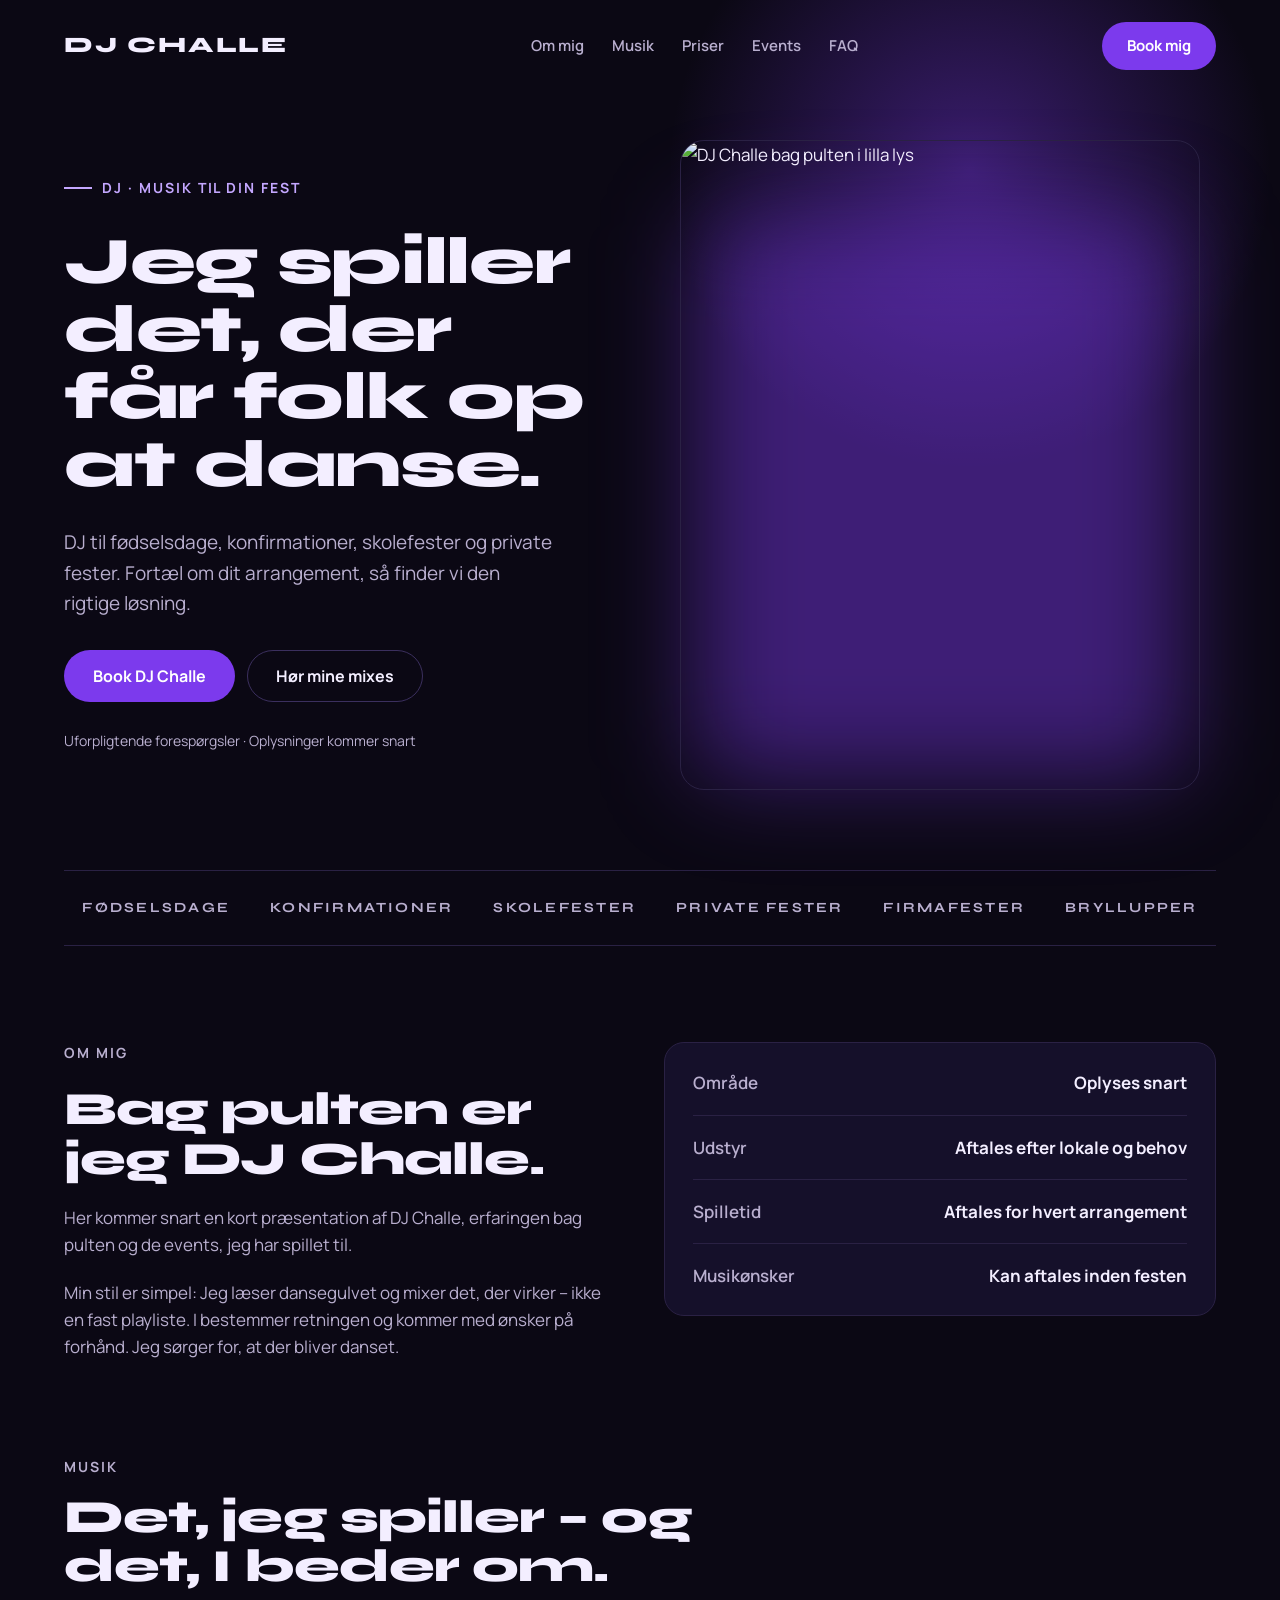
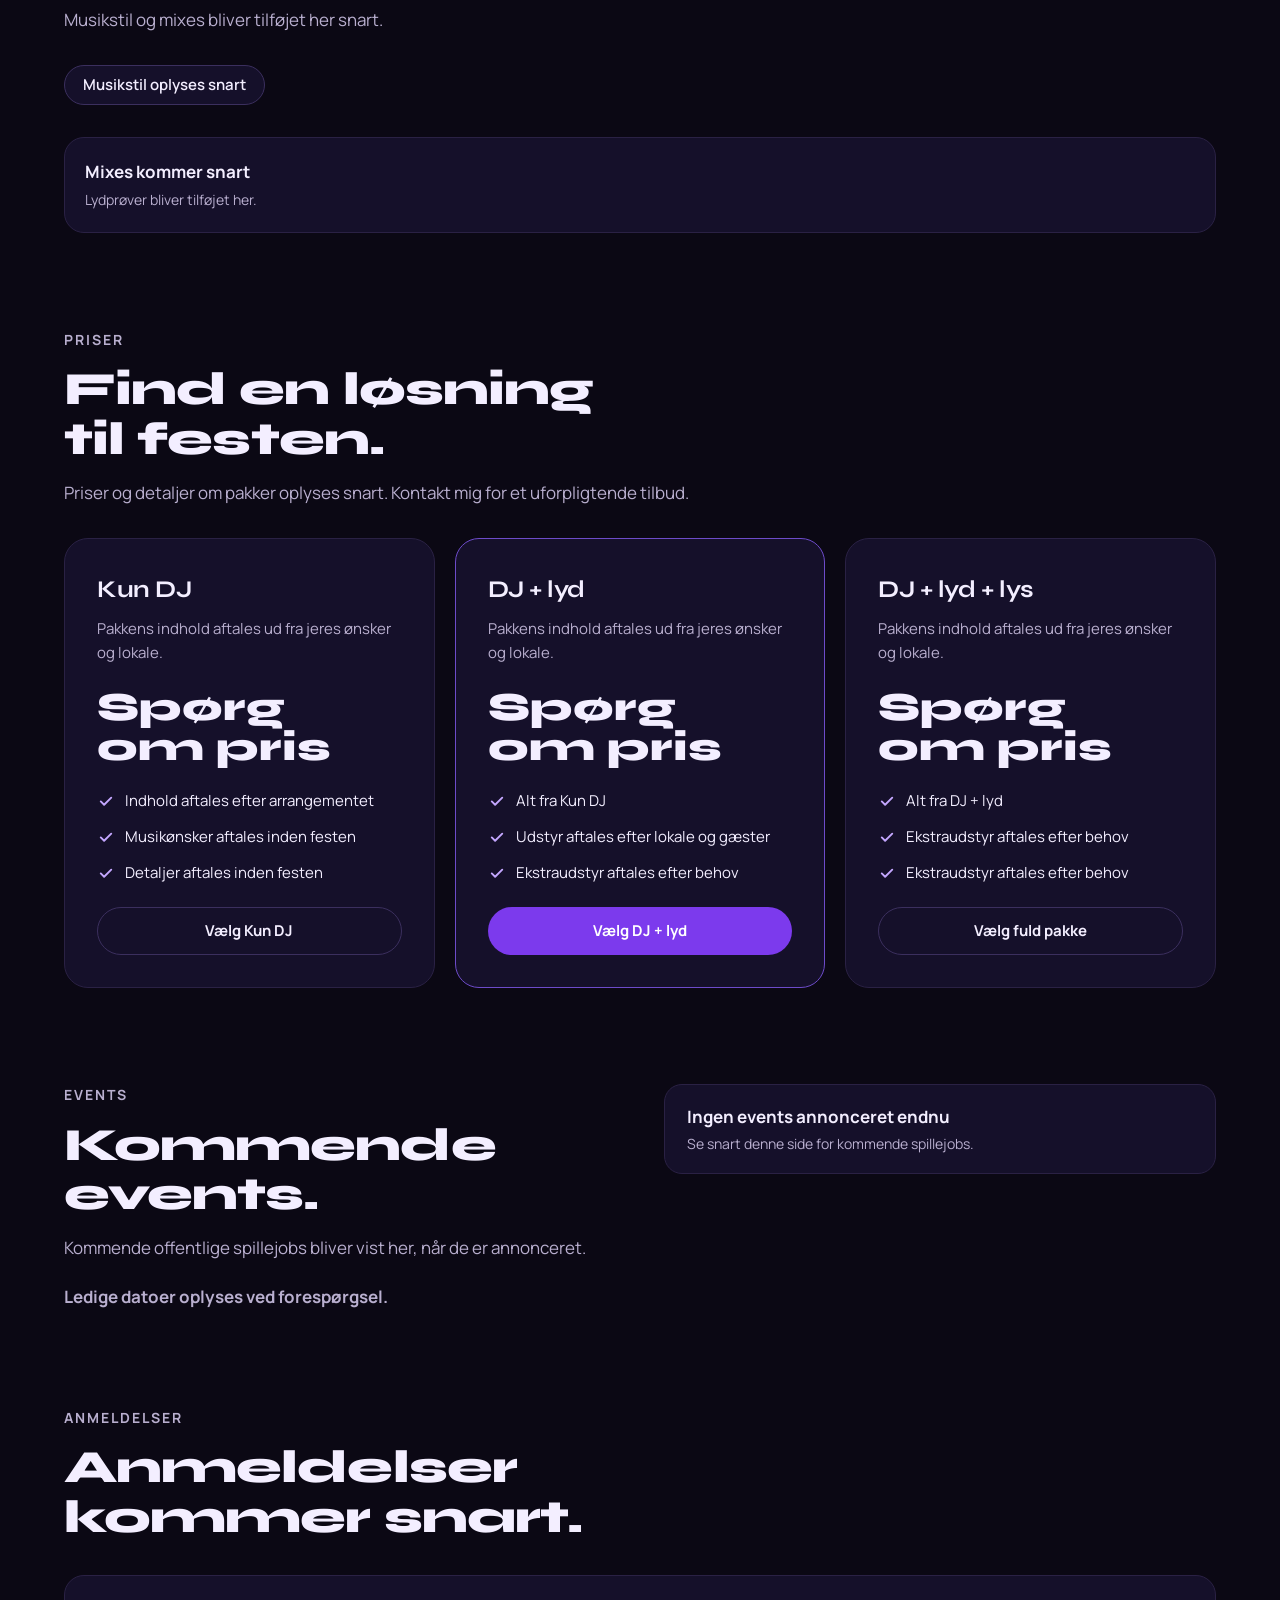
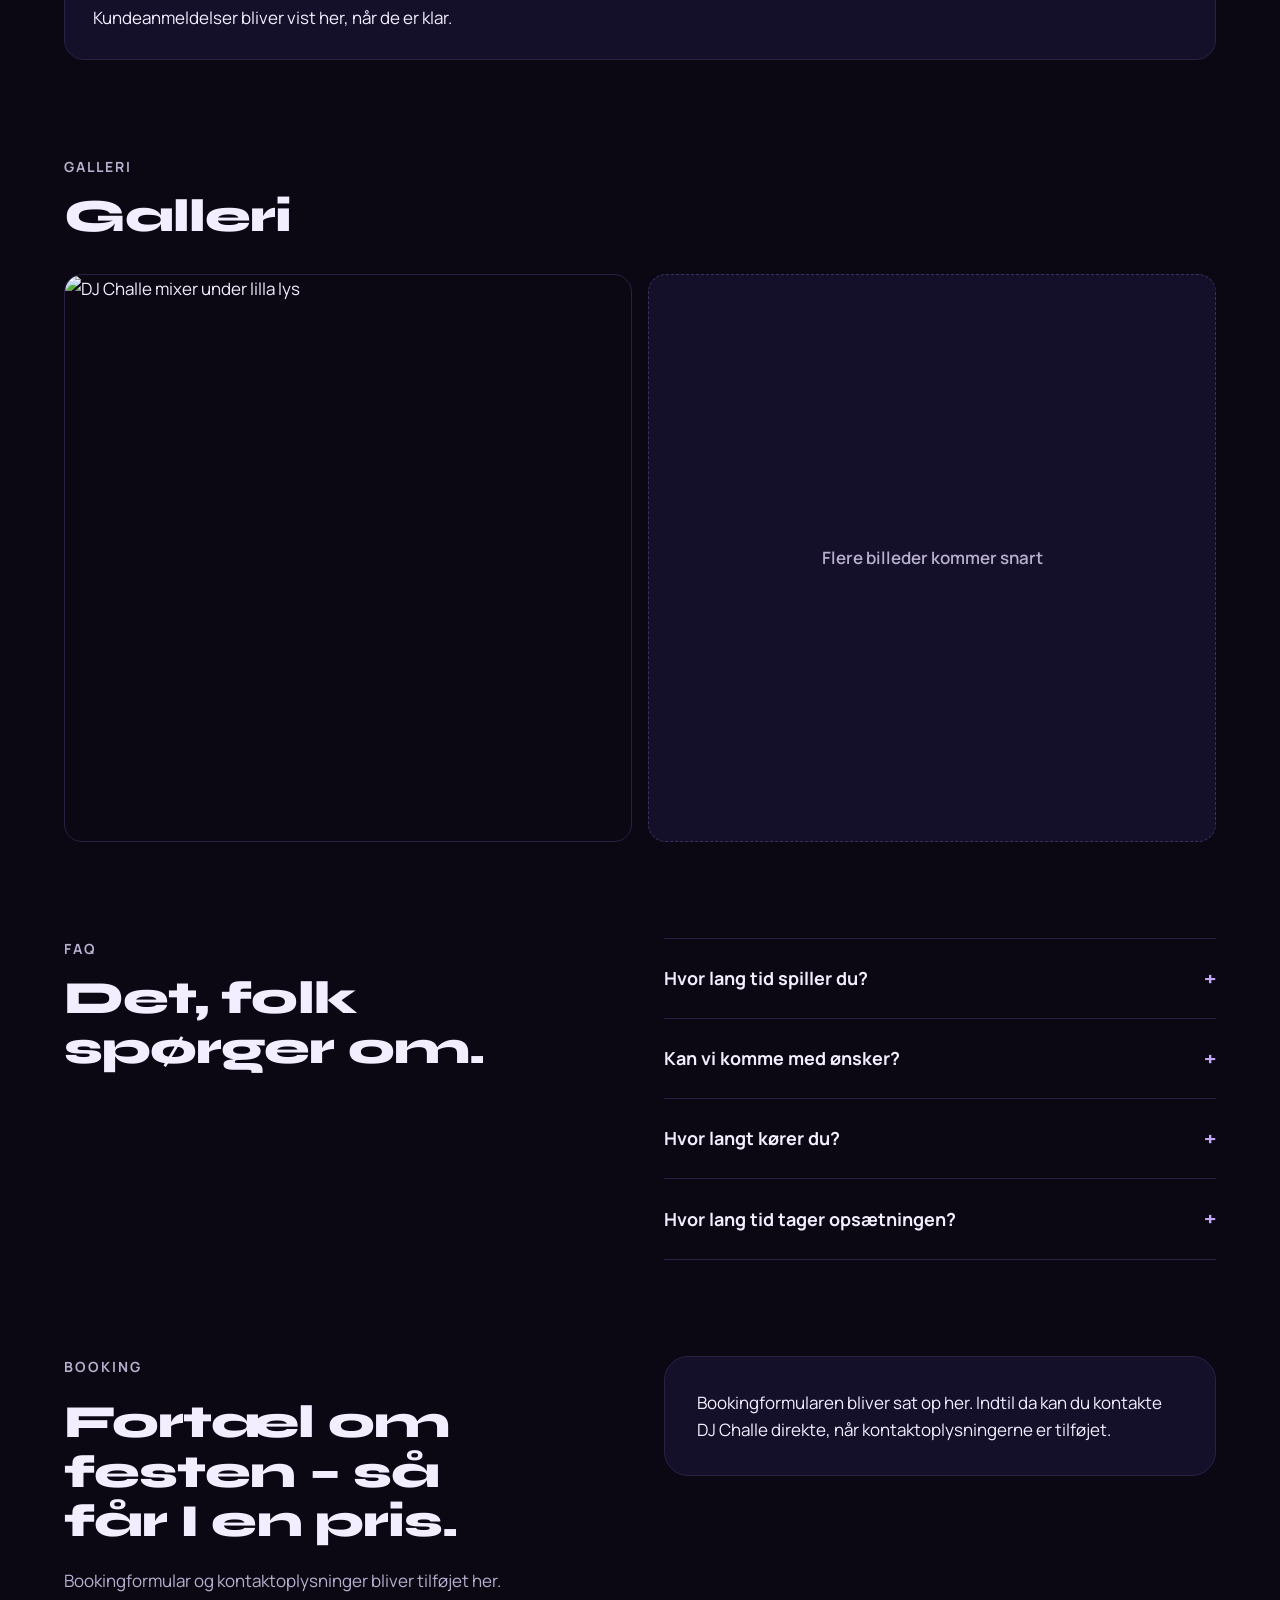
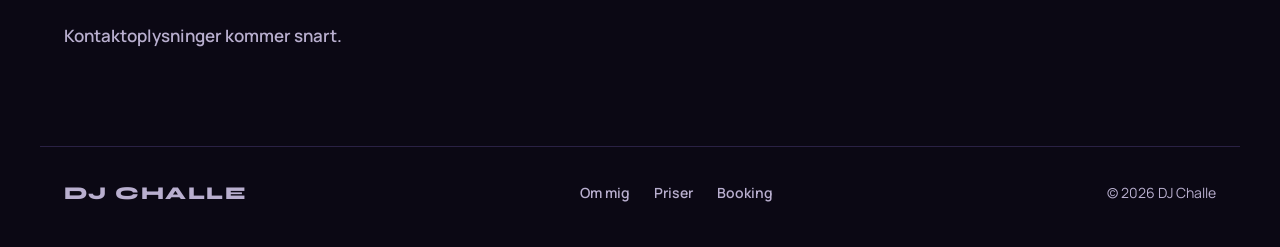
==== index.html @ 86ed6a45 "Add DJ Challe website starter Static HTML and CSS site with its image assets and clear placeholders " ====
<!doctype html>
<html lang="da">
<head>
  <meta charset="utf-8">
  <meta name="viewport" content="width=device-width, initial-scale=1">
  <title>DJ Challe – DJ til fester, konfirmationer og skolefester</title>
  <meta name="description" content="DJ Challe til fødselsdage, konfirmationer, skolefester og private fester. Bookingoplysninger kommer snart.">

  <meta property="og:type" content="website">
  <meta property="og:title" content="DJ Challe – DJ til din næste fest">
  <meta property="og:description" content="DJ Challe til fødselsdage, konfirmationer, skolefester og private fester.">
  <meta property="og:image" content="images/challe.jpg">

  <link rel="icon" href="favicon.svg" type="image/svg+xml">
  <link rel="preconnect" href="https://fonts.googleapis.com">
  <link rel="preconnect" href="https://fonts.gstatic.com" crossorigin>
  <link href="https://fonts.googleapis.com/css2?family=Syne:wght@700;800&family=Manrope:wght@400;500;600;700&display=swap" rel="stylesheet">
  <link rel="stylesheet" href="styles.css">
</head>
<body>
<div class="page">
  <a class="skip" href="#main">Spring til indhold</a>
  <div class="glow" aria-hidden="true"></div>

  <!-- ===================== MENU ===================== -->
  <header class="site-header container">
    <a class="logo" href="#top">DJ Challe</a>
    <nav class="nav" aria-label="Hovedmenu">
      <a href="#om">Om mig</a>
      <a href="#musik">Musik</a>
      <a href="#priser">Priser</a>
      <a href="#events">Events</a>
      <a href="#faq">FAQ</a>
    </nav>
    <a class="btn btn-primary btn-sm" href="#kontakt">Book mig</a>
  </header>

  <main id="main" class="container">

    <!-- ===================== HERO ===================== -->
    <section class="hero" id="top">
      <div class="hero-text">
        <p class="eyebrow eyebrow-line">DJ · Musik til din fest</p>
        <h1>Jeg spiller det, der får folk op at danse.</h1>
        <p class="lead">DJ til fødselsdage, konfirmationer, skolefester og private fester. Fortæl om dit arrangement, så finder vi den rigtige løsning.</p>
        <div class="hero-actions">
          <a class="btn btn-primary" href="#kontakt">Book DJ Challe</a>
          <a class="btn btn-secondary" href="#musik">Hør mine mixes</a>
        </div>
        <p class="hero-note">Uforpligtende forespørgsler · Oplysninger kommer snart</p>
      </div>
      <div class="hero-photo">
        <img src="images/challe.jpg" alt="DJ Challe bag pulten i lilla lys" width="1320" height="2273" fetchpriority="high">
      </div>
    </section>

    <!-- ===================== SPILLER TIL ===================== -->
    <div class="strip" aria-label="Jeg spiller til">
      <span>Fødselsdage</span>
      <span>Konfirmationer</span>
      <span>Skolefester</span>
      <span>Private fester</span>
      <span>Firmafester</span>
      <span>Bryllupper</span>
    </div>

    <!-- ===================== OM MIG ===================== -->
    <section class="two-col" id="om">
      <div class="about-text">
        <p class="eyebrow">Om mig</p>
        <h2>Bag pulten er jeg DJ Challe.</h2>
        <p>Her kommer snart en kort præsentation af DJ Challe, erfaringen bag pulten og de events, jeg har spillet til.</p>
        <p>Min stil er simpel: Jeg læser dansegulvet og mixer det, der virker – ikke en fast playliste. I bestemmer retningen og kommer med ønsker på forhånd. Jeg sørger for, at der bliver danset.</p>
      </div>
      <ul class="card facts">
        <li><span class="label">Område</span><span class="value">Oplyses snart</span></li>
        <li><span class="label">Udstyr</span><span class="value">Aftales efter lokale og behov</span></li>
        <li><span class="label">Spilletid</span><span class="value">Aftales for hvert arrangement</span></li>
        <li><span class="label">Musikønsker</span><span class="value">Kan aftales inden festen</span></li>
      </ul>
    </section>

    <!-- ===================== MUSIK ===================== -->
    <section id="musik">
      <div class="section-head">
        <p class="eyebrow">Musik</p>
        <h2>Det, jeg spiller – og det, I beder om.</h2>
        <p>Musikstil og mixes bliver tilføjet her snart.</p>
      </div>
      <div class="chips">
        <span class="chip">Musikstil oplyses snart</span>
      </div>
      <div class="card mix"><div class="mix-text"><span class="mix-title">Mixes kommer snart</span><span class="mix-meta">Lydprøver bliver tilføjet her.</span></div></div>
    </section>

    <!-- ===================== PRISER ===================== -->
    <section id="priser">
      <div class="section-head">
        <p class="eyebrow">Priser</p>
        <h2>Find en løsning til festen.</h2>
        <p>Priser og detaljer om pakker oplyses snart. Kontakt mig for et uforpligtende tilbud.</p>
      </div>
      <div class="packages">

        <div class="card package">
          <div>
            <h3>Kun DJ</h3>
            <p class="desc">Pakkens indhold aftales ud fra jeres ønsker og lokale.</p>
          </div>
          <p class="price">Spørg om pris</p>
          <ul class="includes">
            <li><svg aria-hidden="true" width="18" height="18" viewBox="0 0 24 24" fill="none" stroke="#C4A7FF" stroke-width="2.5" stroke-linecap="round" stroke-linejoin="round"><path d="M5 12.5l4.5 4.5L19 7.5"/></svg><span>Indhold aftales efter arrangementet</span></li>
            <li><svg aria-hidden="true" width="18" height="18" viewBox="0 0 24 24" fill="none" stroke="#C4A7FF" stroke-width="2.5" stroke-linecap="round" stroke-linejoin="round"><path d="M5 12.5l4.5 4.5L19 7.5"/></svg><span>Musikønsker aftales inden festen</span></li>
            <li><svg aria-hidden="true" width="18" height="18" viewBox="0 0 24 24" fill="none" stroke="#C4A7FF" stroke-width="2.5" stroke-linecap="round" stroke-linejoin="round"><path d="M5 12.5l4.5 4.5L19 7.5"/></svg><span>Detaljer aftales inden festen</span></li>
          </ul>
          <a class="btn btn-secondary btn-sm" href="#kontakt">Vælg Kun DJ</a>
        </div>

        <div class="card package featured">
          <div>
            <h3>DJ + lyd</h3>
            <p class="desc">Pakkens indhold aftales ud fra jeres ønsker og lokale.</p>
          </div>
          <p class="price">Spørg om pris</p>
          <ul class="includes">
            <li><svg aria-hidden="true" width="18" height="18" viewBox="0 0 24 24" fill="none" stroke="#C4A7FF" stroke-width="2.5" stroke-linecap="round" stroke-linejoin="round"><path d="M5 12.5l4.5 4.5L19 7.5"/></svg><span>Alt fra Kun DJ</span></li>
            <li><svg aria-hidden="true" width="18" height="18" viewBox="0 0 24 24" fill="none" stroke="#C4A7FF" stroke-width="2.5" stroke-linecap="round" stroke-linejoin="round"><path d="M5 12.5l4.5 4.5L19 7.5"/></svg><span>Udstyr aftales efter lokale og gæster</span></li>
            <li><svg aria-hidden="true" width="18" height="18" viewBox="0 0 24 24" fill="none" stroke="#C4A7FF" stroke-width="2.5" stroke-linecap="round" stroke-linejoin="round"><path d="M5 12.5l4.5 4.5L19 7.5"/></svg><span>Ekstraudstyr aftales efter behov</span></li>
          </ul>
          <a class="btn btn-primary btn-sm" href="#kontakt">Vælg DJ + lyd</a>
        </div>

        <div class="card package">
          <div>
            <h3>DJ + lyd + lys</h3>
            <p class="desc">Pakkens indhold aftales ud fra jeres ønsker og lokale.</p>
          </div>
          <p class="price">Spørg om pris</p>
          <ul class="includes">
            <li><svg aria-hidden="true" width="18" height="18" viewBox="0 0 24 24" fill="none" stroke="#C4A7FF" stroke-width="2.5" stroke-linecap="round" stroke-linejoin="round"><path d="M5 12.5l4.5 4.5L19 7.5"/></svg><span>Alt fra DJ + lyd</span></li>
            <li><svg aria-hidden="true" width="18" height="18" viewBox="0 0 24 24" fill="none" stroke="#C4A7FF" stroke-width="2.5" stroke-linecap="round" stroke-linejoin="round"><path d="M5 12.5l4.5 4.5L19 7.5"/></svg><span>Ekstraudstyr aftales efter behov</span></li>
            <li><svg aria-hidden="true" width="18" height="18" viewBox="0 0 24 24" fill="none" stroke="#C4A7FF" stroke-width="2.5" stroke-linecap="round" stroke-linejoin="round"><path d="M5 12.5l4.5 4.5L19 7.5"/></svg><span>Ekstraudstyr aftales efter behov</span></li>
          </ul>
          <a class="btn btn-secondary btn-sm" href="#kontakt">Vælg fuld pakke</a>
        </div>

      </div>
    </section>

    <!-- ===================== EVENTS ===================== -->
    <section class="two-col" id="events">
      <div class="section-head">
        <p class="eyebrow">Events</p>
        <h2>Kommende events.</h2>
        <p>Kommende offentlige spillejobs bliver vist her, når de er annonceret.</p>
        <p class="available">Ledige datoer oplyses ved forespørgsel.</p>
      </div>
      <div class="events"><div class="card event"><div class="event-text"><span class="event-title">Ingen events annonceret endnu</span><span class="event-meta">Se snart denne side for kommende spillejobs.</span></div></div></div>
    </section>

    <!-- ===================== ANMELDELSER ===================== -->
    <section id="anmeldelser">
      <div class="section-head">
        <p class="eyebrow">Anmeldelser</p>
        <h2>Anmeldelser kommer snart.</h2>
      </div>
      <p class="card">Kundeanmeldelser bliver vist her, når de er klar.</p>
    </section>

    <!-- ===================== GALLERI ===================== -->
    <section id="galleri">
      <div class="section-head">
        <p class="eyebrow">Galleri</p>
        <h2>Galleri</h2>
      </div>
      <div class="gallery">
        <img src="images/challe.jpg" alt="DJ Challe mixer under lilla lys" loading="lazy" width="1320" height="2273">
        <!-- Læg nye billeder i mappen images/ og byt en placeholder ud med: <img src="images/NAVN.jpg" alt="Beskrivelse" loading="lazy"> -->
        <div class="photo-placeholder">Flere billeder kommer snart</div>
      </div>
    </section>

    <!-- ===================== FAQ ===================== -->
    <section class="two-col" id="faq">
      <div class="section-head">
        <p class="eyebrow">FAQ</p>
        <h2>Det, folk spørger om.</h2>
      </div>
      <div class="faq">
        <details>
          <summary>Hvor lang tid spiller du?</summary>
          <p>Spilletiden aftales ud fra jeres arrangement.</p>
        </details>
        <details>
          <summary>Kan vi komme med ønsker?</summary>
          <p>Ja. Send en playliste eller et par kunstnere inden festen – og gæsterne må gerne ønske på aftenen.</p>
        </details>
        <details>
          <summary>Hvor langt kører du?</summary>
          <p>Fortæl hvor festen holdes, så aftaler vi transport og pris.</p>
        </details>
        <details>
          <summary>Hvor lang tid tager opsætningen?</summary>
          <p>Opsætningstid afhænger af udstyr og lokale og aftales inden festen.</p>
        </details>
      </div>
    </section>

    <!-- ===================== BOOKING ===================== -->
    <section class="two-col" id="kontakt">
      <div class="contact-info">
        <p class="eyebrow">Booking</p>
        <h2>Fortæl om festen – så får I en pris.</h2>
        <p>Bookingformular og kontaktoplysninger bliver tilføjet her.</p>
        <p class="contact-links">Kontaktoplysninger kommer snart.</p>
      </div>

      <div class="card form-card"><p>Bookingformularen bliver sat op her. Indtil da kan du kontakte DJ Challe direkte, når kontaktoplysningerne er tilføjet.</p></div>
    </section>

  </main>

  <!-- ===================== FOOTER ===================== -->
  <footer class="site-footer container">
    <span class="logo">DJ Challe</span>
    <nav aria-label="Bundmenu">
      <a href="#om">Om mig</a>
      <a href="#priser">Priser</a>
      <a href="#kontakt">Booking</a>
    </nav>
    <span>© 2026 DJ Challe</span>
  </footer>
</div>
</body>
</html>
---- styles.css ----
/* ==========================================================================
   DJ Challe – styles.css
   Alle farver og fonte styres herfra (variablerne i :root).
   Vil du skifte lilla til en anden farve, så ret --accent – resten følger med.
   ========================================================================== */

:root {
  --bg: #0B0814;          /* baggrund (næsten sort, lidt lilla) */
  --surface: #15102A;     /* kort og bokse */
  --border: #2A2144;      /* tynde streger */
  --border-strong: #3B2F5E;
  --text: #F3EEFF;        /* almindelig tekst */
  --muted: #B9AFCF;       /* sekundær tekst */
  --accent: #7C3AED;      /* knapper, fremhævninger */
  --accent-text: #C4A7FF; /* lys lilla tekst på mørk baggrund */
  --glow: rgba(124, 58, 237, 0.42);

  --font-display: 'Syne', 'Arial Black', sans-serif;
  --font-body: 'Manrope', 'Segoe UI', system-ui, sans-serif;

  --radius: 20px;
  --radius-sm: 12px;
  --container: 1200px;
}

/* Grundlag ------------------------------------------------------------- */

*, *::before, *::after { box-sizing: border-box; }

html { scroll-behavior: smooth; }

body {
  margin: 0;
  background: var(--bg);
  color: var(--text);
  font-family: var(--font-body);
  font-size: 17px;
  line-height: 1.6;
  -webkit-font-smoothing: antialiased;
  overflow-x: hidden;
}

img { max-width: 100%; display: block; }

a { color: var(--text); }
a:hover { color: var(--accent-text); }

h1, h2, h3 { margin: 0; font-family: var(--font-display); letter-spacing: -0.02em; }
p { margin: 0; }
ul { margin: 0; padding: 0; list-style: none; }

:focus-visible { outline: 2px solid var(--accent-text); outline-offset: 2px; }

.skip {
  position: absolute; left: 16px; top: -60px;
  padding: 10px 16px; border-radius: 999px;
  background: var(--accent); color: #fff; font-weight: 700; z-index: 100;
}
.skip:focus { top: 16px; }

/* .page klipper den lilla glød, så siden aldrig kan scrolles sidelæns */
.page { position: relative; overflow: hidden; min-height: 100vh; }

.container {
  position: relative;
  max-width: var(--container);
  margin: 0 auto;
  padding: 0 24px;
}

.glow {
  position: absolute; top: -260px; right: -120px;
  width: 860px; height: 860px; border-radius: 50%;
  background: radial-gradient(closest-side, var(--glow), rgba(124, 58, 237, 0) 70%);
  pointer-events: none;
}

/* Knapper -------------------------------------------------------------- */

.btn {
  display: inline-flex; align-items: center; justify-content: center;
  min-height: 52px; padding: 0 28px;
  border-radius: 999px; border: 1px solid transparent;
  font-family: var(--font-body); font-weight: 700; font-size: 16px;
  text-decoration: none; cursor: pointer; white-space: nowrap;
  transition: transform 120ms ease, filter 120ms ease;
}
.btn:hover { transform: translateY(-1px); filter: brightness(1.08); }
.btn-primary { background: var(--accent); color: #fff; }
.btn-primary:hover { color: #fff; }
.btn-secondary { border-color: var(--border-strong); color: var(--text); background: transparent; }
.btn-sm { min-height: 48px; padding: 0 24px; font-size: 15px; }

/* Header --------------------------------------------------------------- */

.site-header {
  display: flex; align-items: center; justify-content: space-between;
  gap: 16px 32px; padding-top: 22px; padding-bottom: 22px;
}
.logo {
  font-family: var(--font-display); font-weight: 800; font-size: 22px;
  letter-spacing: 0.08em; text-transform: uppercase; text-decoration: none; white-space: nowrap;
}
.nav { display: flex; flex-wrap: wrap; gap: 8px 28px; font-size: 15px; font-weight: 600; }
.nav a { color: var(--muted); text-decoration: none; padding: 6px 0; }
.nav a:hover { color: var(--accent-text); }

/* Sektioner ------------------------------------------------------------ */

section { padding-bottom: 96px; }

.eyebrow {
  color: var(--accent-text); font-weight: 700; font-size: 14px;
  letter-spacing: 0.14em; text-transform: uppercase;
}
.eyebrow-line { display: inline-flex; align-items: center; gap: 10px; }
.eyebrow-line::before { content: ""; display: inline-block; width: 28px; height: 2px; background: var(--accent-text); }

.section-head { display: flex; flex-direction: column; gap: 14px; max-width: 640px; margin-bottom: 32px; }
.section-head h2 { font-weight: 800; font-size: clamp(32px, 3.6vw, 48px); line-height: 1.08; text-wrap: balance; }
.section-head p { color: var(--muted); text-wrap: pretty; }

.two-col {
  display: grid;
  grid-template-columns: repeat(auto-fit, minmax(min(400px, 100%), 1fr));
  gap: 48px; align-items: start;
}
.two-col .section-head { margin-bottom: 0; }

.card {
  background: var(--surface); border: 1px solid var(--border);
  border-radius: var(--radius); padding: 28px;
}

/* Hero ----------------------------------------------------------------- */

.hero {
  display: grid;
  grid-template-columns: repeat(auto-fit, minmax(min(460px, 100%), 1fr));
  gap: 48px; align-items: center;
  padding-top: 48px; padding-bottom: 80px;
}
.hero-text { display: flex; flex-direction: column; gap: 28px; max-width: 580px; }
.hero h1 { font-weight: 800; font-size: clamp(40px, 5.2vw, 72px); line-height: 1.02; text-wrap: balance; }
.hero .lead { font-size: 19px; color: var(--muted); max-width: 520px; text-wrap: pretty; }
.hero-actions { display: flex; flex-wrap: wrap; gap: 12px; padding-top: 4px; }
.hero-note { font-size: 14px; color: var(--muted); }

.hero-photo { position: relative; display: block; }
.hero-photo::before {
  content: ""; position: absolute; inset: 12% 6% 2% 6%;
  border-radius: 32px; background: rgba(124, 58, 237, 0.45); filter: blur(48px);
}
.hero-photo img {
  position: relative; width: 100%; max-width: 520px; margin: 0 auto; height: auto;
  aspect-ratio: 4 / 5; object-fit: cover; object-position: 50% 28%;
  border-radius: 24px; border: 1px solid var(--border);
}

/* "Spiller til"-stribe ------------------------------------------------- */

.strip {
  display: flex; flex-wrap: wrap; justify-content: center; gap: 12px 40px;
  padding: 26px 0; margin-bottom: 96px;
  border-top: 1px solid var(--border); border-bottom: 1px solid var(--border);
  font-family: var(--font-display); font-weight: 700; font-size: 14px;
  letter-spacing: 0.16em; text-transform: uppercase; color: var(--muted);
}

/* Om mig --------------------------------------------------------------- */

.about-text { display: flex; flex-direction: column; gap: 20px; }
.about-text h2 { font-weight: 800; font-size: clamp(32px, 3.6vw, 48px); line-height: 1.08; text-wrap: balance; }
.about-text p { color: var(--muted); text-wrap: pretty; }

.facts { padding: 8px 28px; }
.facts li {
  display: flex; justify-content: space-between; gap: 24px;
  padding: 18px 0; border-bottom: 1px solid var(--border);
}
.facts li:last-child { border-bottom: 0; }
.facts dt, .facts .label { color: var(--muted); font-weight: 600; }
.facts .value { font-weight: 700; text-align: right; }

/* Musik ---------------------------------------------------------------- */

.chips { display: flex; flex-wrap: wrap; gap: 10px; margin-bottom: 32px; }
.chip {
  display: inline-flex; align-items: center; min-height: 40px; padding: 0 18px;
  border-radius: 999px; border: 1px solid var(--border-strong);
  background: var(--surface); font-weight: 600; font-size: 15px;
}

.grid-3 {
  display: grid;
  grid-template-columns: repeat(auto-fit, minmax(min(300px, 100%), 1fr));
  gap: 20px;
}

.mix { display: flex; align-items: center; gap: 18px; padding: 20px; }
.play {
  flex: 0 0 auto; display: inline-flex; align-items: center; justify-content: center;
  width: 56px; height: 56px; border-radius: 50%; background: var(--accent); color: #fff;
}
.play:hover { color: #fff; filter: brightness(1.08); }
.mix-title { font-weight: 700; font-size: 17px; }
.mix-meta { color: var(--muted); font-size: 14px; }
.mix-text { display: flex; flex-direction: column; gap: 4px; min-width: 0; }

/* Priser --------------------------------------------------------------- */

.packages {
  display: grid;
  grid-template-columns: repeat(auto-fit, minmax(min(320px, 100%), 1fr));
  gap: 20px; align-items: stretch;
}
.package { display: flex; flex-direction: column; gap: 22px; padding: 32px; border-radius: 24px; }
.package.featured { border-color: #6D4BC9; }
.package h3 { font-weight: 700; font-size: 24px; }
.package .desc { color: var(--muted); font-size: 15px; margin-top: 8px; }
.price { font-family: var(--font-display); font-weight: 800; font-size: 40px; line-height: 1; }
.price small { font-size: 18px; font-weight: 700; color: var(--muted); }
.includes { display: flex; flex-direction: column; gap: 12px; font-size: 15px; }
.includes li { display: flex; gap: 10px; align-items: flex-start; }
.includes svg { flex: 0 0 auto; margin-top: 3px; }
.package .btn { margin-top: auto; }

/* Events --------------------------------------------------------------- */

.events { display: flex; flex-direction: column; gap: 12px; }
.event { display: flex; align-items: center; gap: 20px; padding: 18px 22px; border-radius: 18px; }
.date {
  flex: 0 0 auto; display: flex; flex-direction: column; align-items: center; justify-content: center;
  min-width: 64px; height: 64px; padding: 0 10px; border-radius: 14px; background: var(--accent); color: #fff;
  font-family: var(--font-display); font-weight: 800; line-height: 1; white-space: nowrap;
}
.date .day { font-size: 24px; }
.date .month { font-size: 12px; letter-spacing: 0.1em; text-transform: uppercase; margin-top: 4px; }
.event-text { display: flex; flex-direction: column; gap: 2px; min-width: 0; }
.event-title { font-weight: 700; font-size: 17px; }
.event-meta { color: var(--muted); font-size: 14px; }
.available { margin-top: 8px; font-weight: 700; }
.available span { color: var(--accent-text); }

/* Anmeldelser ---------------------------------------------------------- */

.review { display: flex; flex-direction: column; gap: 18px; margin: 0; }
.review blockquote { margin: 0; font-size: 17px; line-height: 1.6; text-wrap: pretty; }
.review figcaption { margin-top: auto; color: var(--muted); font-size: 14px; font-weight: 600; }

/* Galleri -------------------------------------------------------------- */

.gallery {
  display: grid;
  grid-template-columns: repeat(auto-fit, minmax(min(160px, 100%), 1fr));
  gap: 16px;
}
.gallery img {
  width: 100%; height: auto; aspect-ratio: 1 / 1; object-fit: cover; object-position: 50% 35%;
  border-radius: 18px; border: 1px solid var(--border);
}
.photo-placeholder {
  display: flex; align-items: center; justify-content: center;
  aspect-ratio: 1 / 1; border-radius: 18px; padding: 16px;
  border: 1px dashed var(--border-strong); background: var(--surface);
  color: var(--muted); font-weight: 600; text-align: center;
}

/* FAQ ------------------------------------------------------------------ */

.faq { border-top: 1px solid var(--border); }
.faq details { border-bottom: 1px solid var(--border); }
.faq summary {
  cursor: pointer; list-style: none; padding: 22px 0;
  font-size: 18px; font-weight: 700;
  display: flex; justify-content: space-between; align-items: center; gap: 16px;
}
.faq summary::-webkit-details-marker { display: none; }
.faq summary::after {
  content: "+"; font-family: var(--font-display); font-size: 22px; color: var(--accent-text);
  transition: transform 150ms ease;
}
.faq details[open] summary::after { transform: rotate(45deg); }
.faq details p { color: var(--muted); font-size: 15px; padding: 0 0 22px; }

/* Booking / kontakt ---------------------------------------------------- */

.contact-info { display: flex; flex-direction: column; gap: 20px; }
.contact-info h2 { font-weight: 800; font-size: clamp(32px, 3.6vw, 48px); line-height: 1.08; text-wrap: balance; }
.contact-info > p { color: var(--muted); text-wrap: pretty; }
.contact-links { display: flex; flex-direction: column; gap: 10px; padding-top: 8px; font-weight: 600; }
.contact-links a { text-decoration: none; }
.socials { display: flex; flex-wrap: wrap; gap: 10px; padding-top: 8px; }
.socials a {
  display: inline-flex; align-items: center; min-height: 44px; padding: 0 18px;
  border-radius: 999px; border: 1px solid var(--border-strong);
  font-weight: 700; font-size: 14px; text-decoration: none;
}

.form-card { padding: 32px; border-radius: 24px; }
.form { display: flex; flex-direction: column; gap: 18px; }
.form-row {
  display: grid;
  grid-template-columns: repeat(auto-fit, minmax(min(200px, 100%), 1fr));
  gap: 18px;
}
.field { display: flex; flex-direction: column; gap: 6px; }
.field label { font-size: 14px; font-weight: 700; }
.field input, .field select, .field textarea {
  width: 100%; min-height: 48px; padding: 12px 14px;
  border-radius: var(--radius-sm); border: 1px solid var(--border-strong);
  background: var(--bg); color: var(--text);
  font: inherit; font-size: 16px; color-scheme: dark;
}
.field textarea { resize: vertical; }
.field select {
  appearance: none; -webkit-appearance: none; padding-right: 44px;
  background-image: url("data:image/svg+xml,%3Csvg xmlns='http://www.w3.org/2000/svg' width='16' height='16' viewBox='0 0 24 24' fill='none' stroke='%23C4A7FF' stroke-width='2.5' stroke-linecap='round' stroke-linejoin='round'%3E%3Cpath d='M6 9l6 6 6-6'/%3E%3C/svg%3E");
  background-repeat: no-repeat; background-position: right 16px center;
}
.field input::placeholder, .field textarea::placeholder { color: #7F7499; }
.form .btn { align-self: flex-start; }
.form-note { font-size: 13px; color: var(--muted); }
.hidden { position: absolute; left: -9999px; width: 1px; height: 1px; overflow: hidden; }

/* Tak-side ------------------------------------------------------------- */

.thanks {
  min-height: 60vh; display: flex; flex-direction: column; justify-content: center;
  gap: 16px; align-items: flex-start; max-width: 640px; padding: 48px 0 96px;
}
.thanks h1 { font-weight: 800; font-size: clamp(32px, 4vw, 48px); line-height: 1.08; }
.thanks p { color: var(--muted); }

/* Footer --------------------------------------------------------------- */

.site-footer {
  display: flex; flex-wrap: wrap; align-items: center; justify-content: space-between;
  gap: 16px 32px; padding: 32px 24px 40px;
  border-top: 1px solid var(--border); color: var(--muted); font-size: 14px;
}
.site-footer .logo { font-size: 18px; }
.site-footer nav { display: flex; flex-wrap: wrap; gap: 8px 24px; font-weight: 600; }
.site-footer nav a { color: var(--muted); text-decoration: none; }
.site-footer nav a:hover { color: var(--accent-text); }

/* Mobil ---------------------------------------------------------------- */

@media (max-width: 720px) {
  .nav { display: none; }            /* på telefon: kun logo + "Book mig" */
  .hero { padding-top: 24px; padding-bottom: 56px; }
  section { padding-bottom: 72px; }
  .strip { margin-bottom: 72px; gap: 10px 24px; }
  .facts li { flex-direction: column; gap: 4px; }
  .facts .value { text-align: left; }
  .form-card, .package { padding: 24px; }
}

@media (prefers-reduced-motion: reduce) {
  html { scroll-behavior: auto; }
  .btn, .faq summary::after { transition: none; }
}
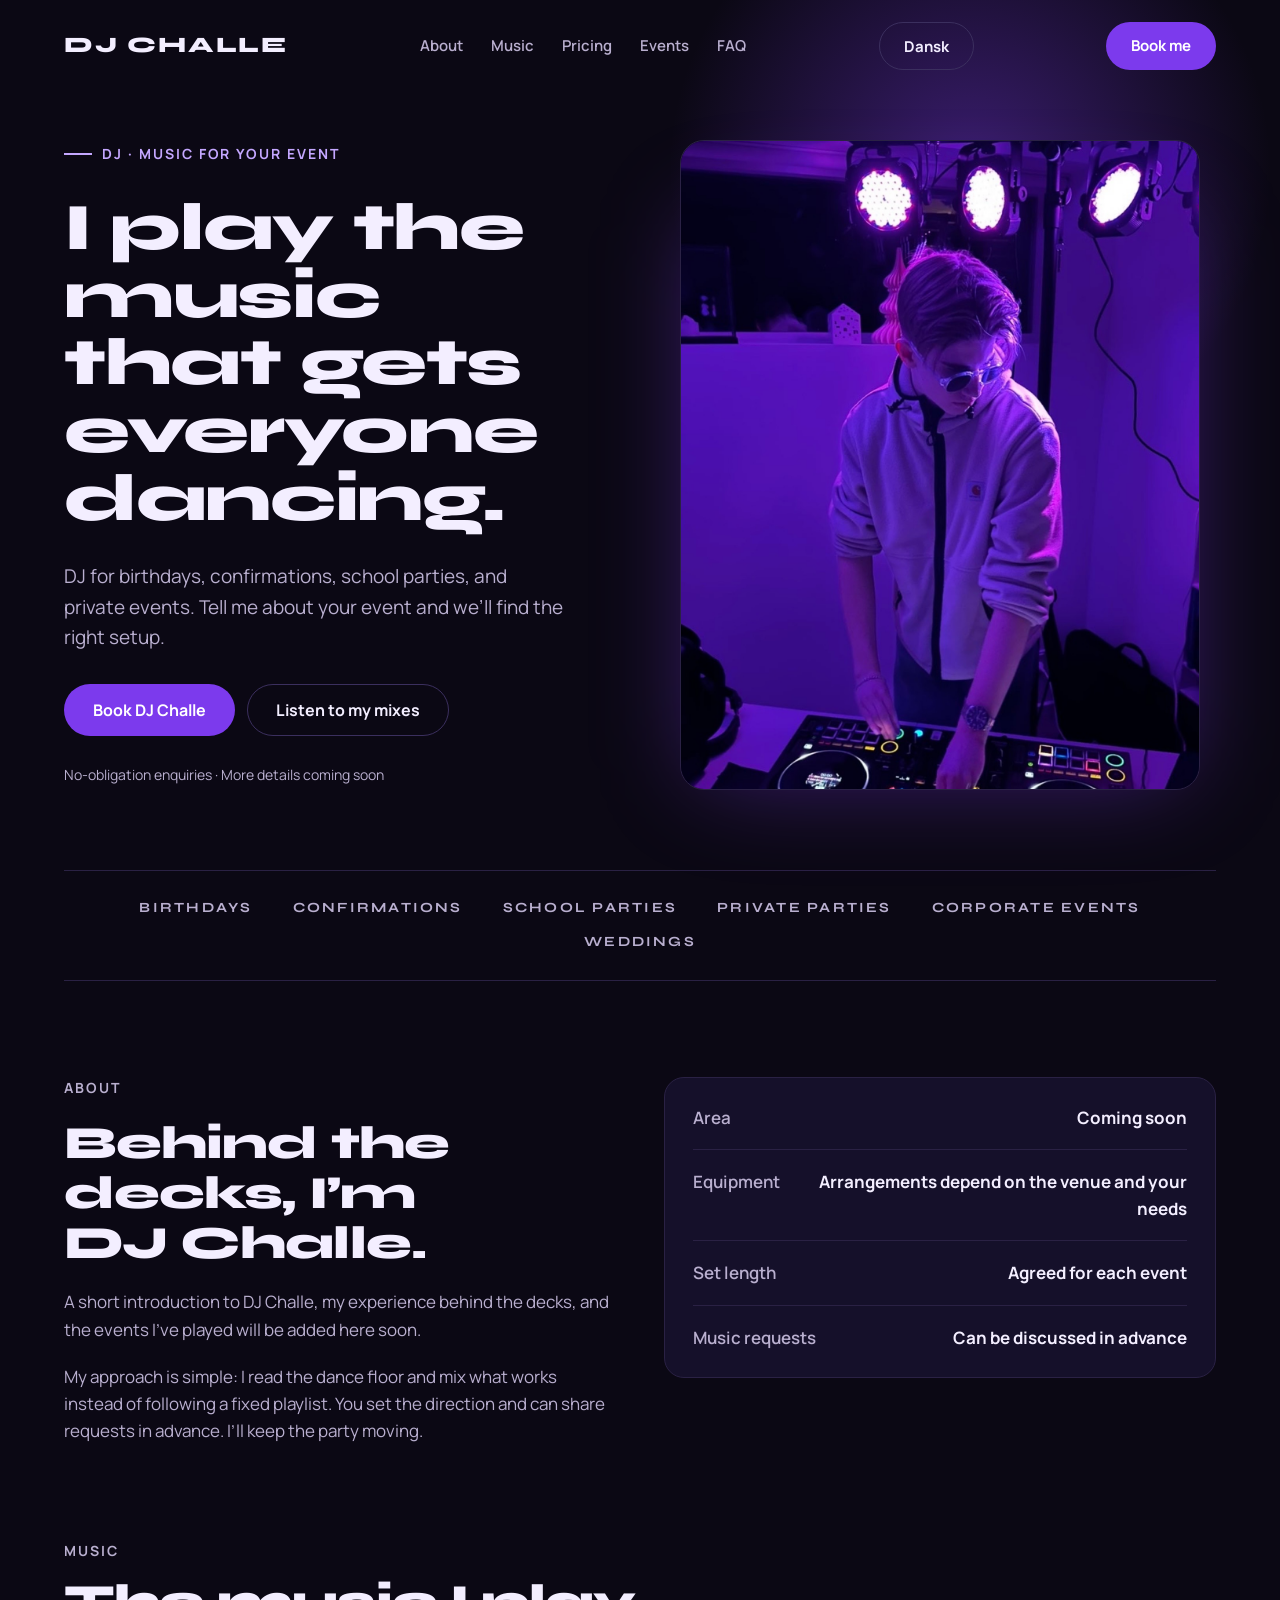
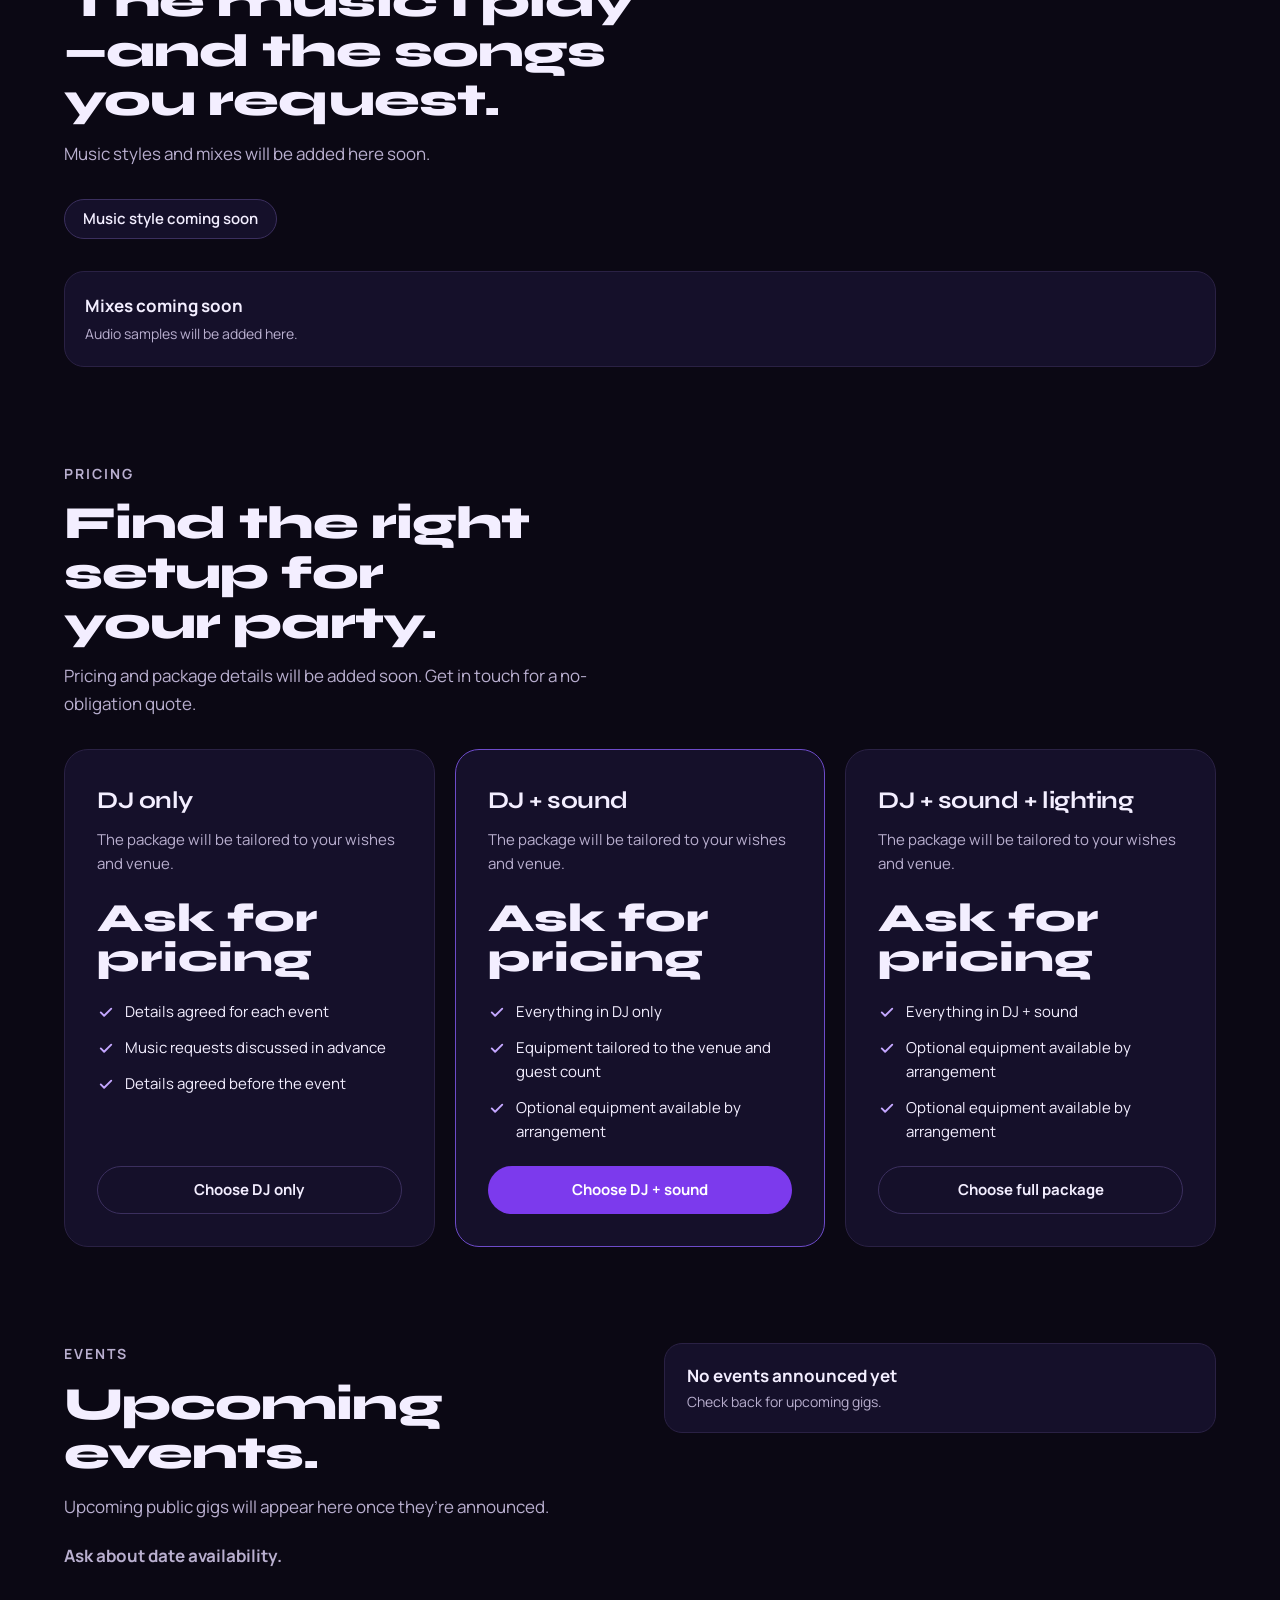
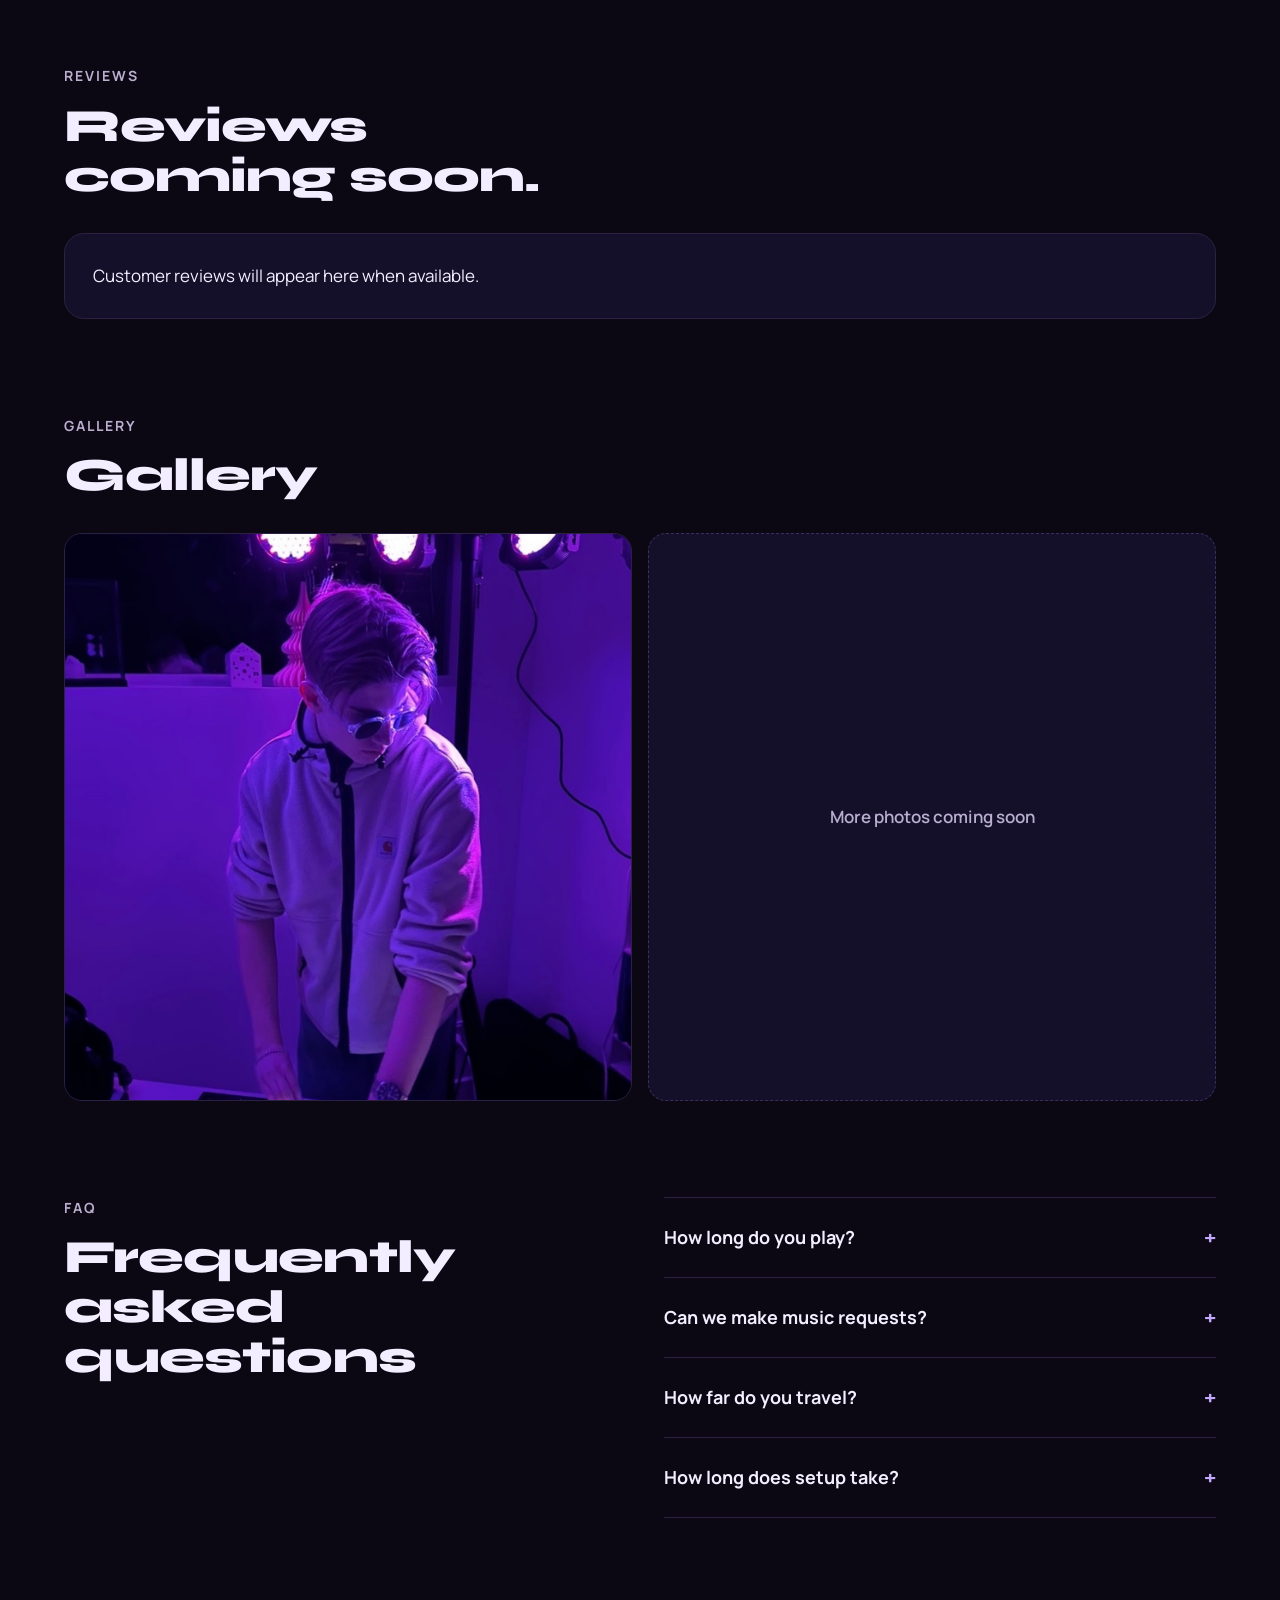
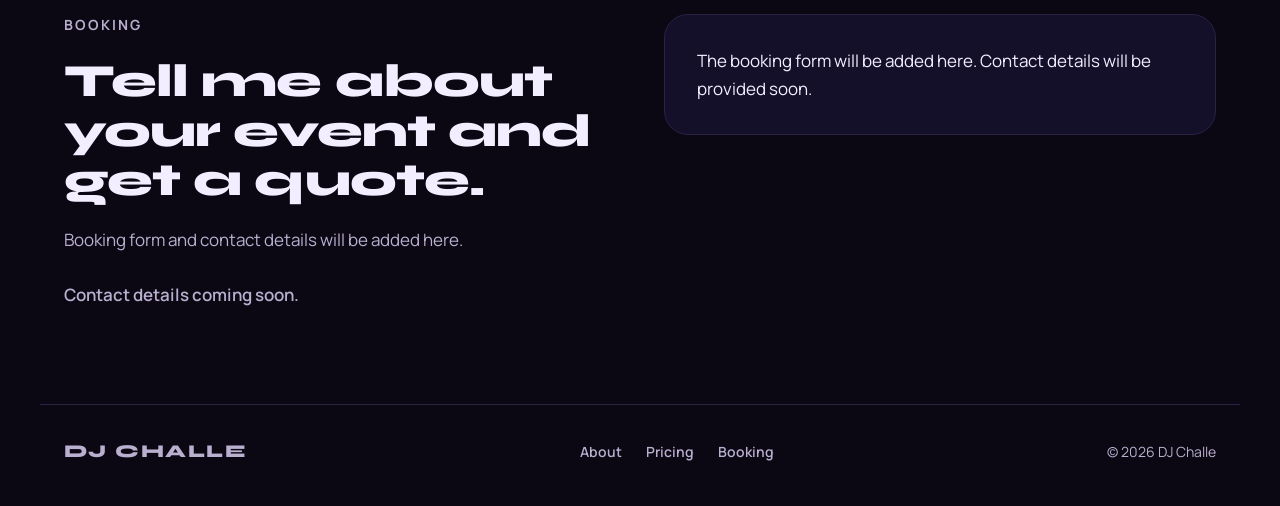
==== commit b2b1def0: "Set English as default with Danish language toggle" ====
--- a/index.html
+++ b/index.html
@@ -1,14 +1,14 @@
 <!doctype html>
-<html lang="da">
+<html lang="en">
 <head>
   <meta charset="utf-8">
   <meta name="viewport" content="width=device-width, initial-scale=1">
-  <title>DJ Challe – DJ til fester, konfirmationer og skolefester</title>
-  <meta name="description" content="DJ Challe til fødselsdage, konfirmationer, skolefester og private fester. Bookingoplysninger kommer snart.">
+  <title data-en="DJ Challe – DJ for parties, confirmations, and school events" data-da="DJ Challe – DJ til fester, konfirmationer og skolefester">DJ Challe – DJ for parties, confirmations, and school events</title>
+  <meta name="description" content="DJ Challe for birthdays, confirmations, school parties, and private events. Booking details coming soon." data-en-content="DJ Challe for birthdays, confirmations, school parties, and private events. Booking details coming soon." data-da-content="DJ Challe til fødselsdage, konfirmationer, skolefester og private fester. Bookingoplysninger kommer snart.">
 
   <meta property="og:type" content="website">
-  <meta property="og:title" content="DJ Challe – DJ til din næste fest">
-  <meta property="og:description" content="DJ Challe til fødselsdage, konfirmationer, skolefester og private fester.">
+  <meta property="og:title" content="DJ Challe – DJ for your next party" data-en-content="DJ Challe – DJ for your next party" data-da-content="DJ Challe – DJ til din næste fest">
+  <meta property="og:description" content="DJ Challe for birthdays, confirmations, school parties, and private events." data-en-content="DJ Challe for birthdays, confirmations, school parties, and private events." data-da-content="DJ Challe til fødselsdage, konfirmationer, skolefester og private fester.">
   <meta property="og:image" content="images/challe.jpg">
 
   <link rel="icon" href="favicon.svg" type="image/svg+xml">
@@ -19,20 +19,21 @@
 </head>
 <body>
 <div class="page">
-  <a class="skip" href="#main">Spring til indhold</a>
+  <a class="skip" href="#main" data-en="Skip to content" data-da="Spring til indhold">Skip to content</a>
   <div class="glow" aria-hidden="true"></div>
 
   <!-- ===================== MENU ===================== -->
   <header class="site-header container">
     <a class="logo" href="#top">DJ Challe</a>
-    <nav class="nav" aria-label="Hovedmenu">
-      <a href="#om">Om mig</a>
-      <a href="#musik">Musik</a>
-      <a href="#priser">Priser</a>
+    <nav class="nav" aria-label="Main navigation" data-en-aria="Main navigation" data-da-aria="Hovedmenu">
+      <a href="#om" data-en="About" data-da="Om mig">About</a>
+      <a href="#musik" data-en="Music" data-da="Musik">Music</a>
+      <a href="#priser" data-en="Pricing" data-da="Priser">Pricing</a>
       <a href="#events">Events</a>
       <a href="#faq">FAQ</a>
     </nav>
-    <a class="btn btn-primary btn-sm" href="#kontakt">Book mig</a>
+    <button class="btn btn-secondary btn-sm language-toggle" id="language-toggle" type="button" aria-label="Switch to Danish" aria-pressed="false">Dansk</button>
+    <a class="btn btn-primary btn-sm" href="#kontakt" data-en="Book me" data-da="Book mig">Book me</a>
   </header>
 
   <main id="main" class="container">
@@ -40,108 +41,108 @@
     <!-- ===================== HERO ===================== -->
     <section class="hero" id="top">
       <div class="hero-text">
-        <p class="eyebrow eyebrow-line">DJ · Musik til din fest</p>
-        <h1>Jeg spiller det, der får folk op at danse.</h1>
-        <p class="lead">DJ til fødselsdage, konfirmationer, skolefester og private fester. Fortæl om dit arrangement, så finder vi den rigtige løsning.</p>
+        <p class="eyebrow eyebrow-line" data-en="DJ · Music for your event" data-da="DJ · Musik til din fest">DJ · Music for your event</p>
+        <h1 data-en="I play the music that gets everyone dancing." data-da="Jeg spiller det, der får folk op at danse.">I play the music that gets everyone dancing.</h1>
+        <p class="lead" data-en="DJ for birthdays, confirmations, school parties, and private events. Tell me about your event and we’ll find the right setup." data-da="DJ til fødselsdage, konfirmationer, skolefester og private fester. Fortæl om dit arrangement, så finder vi den rigtige løsning.">DJ for birthdays, confirmations, school parties, and private events. Tell me about your event and we’ll find the right setup.</p>
         <div class="hero-actions">
-          <a class="btn btn-primary" href="#kontakt">Book DJ Challe</a>
-          <a class="btn btn-secondary" href="#musik">Hør mine mixes</a>
-        </div>
-        <p class="hero-note">Uforpligtende forespørgsler · Oplysninger kommer snart</p>
+          <a class="btn btn-primary" href="#kontakt" data-en="Book DJ Challe" data-da="Book DJ Challe">Book DJ Challe</a>
+          <a class="btn btn-secondary" href="#musik" data-en="Listen to my mixes" data-da="Hør mine mixes">Listen to my mixes</a>
+        </div>
+        <p class="hero-note" data-en="No-obligation enquiries · More details coming soon" data-da="Uforpligtende forespørgsler · Oplysninger kommer snart">No-obligation enquiries · More details coming soon</p>
       </div>
       <div class="hero-photo">
-        <img src="images/challe.jpg" alt="DJ Challe bag pulten i lilla lys" width="1320" height="2273" fetchpriority="high">
+        <img src="images/challe.jpg" alt="DJ Challe behind the decks in purple lights" data-en-alt="DJ Challe behind the decks in purple lights" data-da-alt="DJ Challe bag pulten i lilla lys" width="1320" height="2273" fetchpriority="high">
       </div>
     </section>
 
     <!-- ===================== SPILLER TIL ===================== -->
-    <div class="strip" aria-label="Jeg spiller til">
-      <span>Fødselsdage</span>
-      <span>Konfirmationer</span>
-      <span>Skolefester</span>
-      <span>Private fester</span>
-      <span>Firmafester</span>
-      <span>Bryllupper</span>
+    <div class="strip" aria-label="I play at" data-en-aria="I play at" data-da-aria="Jeg spiller til">
+      <span data-en="Birthdays" data-da="Fødselsdage">Birthdays</span>
+      <span data-en="Confirmations" data-da="Konfirmationer">Confirmations</span>
+      <span data-en="School parties" data-da="Skolefester">School parties</span>
+      <span data-en="Private parties" data-da="Private fester">Private parties</span>
+      <span data-en="Corporate events" data-da="Firmafester">Corporate events</span>
+      <span data-en="Weddings" data-da="Bryllupper">Weddings</span>
     </div>
 
     <!-- ===================== OM MIG ===================== -->
     <section class="two-col" id="om">
       <div class="about-text">
-        <p class="eyebrow">Om mig</p>
-        <h2>Bag pulten er jeg DJ Challe.</h2>
-        <p>Her kommer snart en kort præsentation af DJ Challe, erfaringen bag pulten og de events, jeg har spillet til.</p>
-        <p>Min stil er simpel: Jeg læser dansegulvet og mixer det, der virker – ikke en fast playliste. I bestemmer retningen og kommer med ønsker på forhånd. Jeg sørger for, at der bliver danset.</p>
+        <p class="eyebrow" data-en="About" data-da="Om mig">About</p>
+        <h2 data-en="Behind the decks, I’m DJ Challe." data-da="Bag pulten er jeg DJ Challe.">Behind the decks, I’m DJ Challe.</h2>
+        <p data-en="A short introduction to DJ Challe, my experience behind the decks, and the events I’ve played will be added here soon." data-da="Her kommer snart en kort præsentation af DJ Challe, erfaringen bag pulten og de events, jeg har spillet til.">A short introduction to DJ Challe, my experience behind the decks, and the events I’ve played will be added here soon.</p>
+        <p data-en="My approach is simple: I read the dance floor and mix what works instead of following a fixed playlist. You set the direction and can share requests in advance. I’ll keep the party moving." data-da="Min stil er simpel: Jeg læser dansegulvet og mixer det, der virker – ikke en fast playliste. I bestemmer retningen og kommer med ønsker på forhånd. Jeg sørger for, at der bliver danset.">My approach is simple: I read the dance floor and mix what works instead of following a fixed playlist. You set the direction and can share requests in advance. I’ll keep the party moving.</p>
       </div>
       <ul class="card facts">
-        <li><span class="label">Område</span><span class="value">Oplyses snart</span></li>
-        <li><span class="label">Udstyr</span><span class="value">Aftales efter lokale og behov</span></li>
-        <li><span class="label">Spilletid</span><span class="value">Aftales for hvert arrangement</span></li>
-        <li><span class="label">Musikønsker</span><span class="value">Kan aftales inden festen</span></li>
+        <li><span class="label" data-en="Area" data-da="Område">Area</span><span class="value" data-en="Coming soon" data-da="Oplyses snart">Coming soon</span></li>
+        <li><span class="label" data-en="Equipment" data-da="Udstyr">Equipment</span><span class="value" data-en="Arrangements depend on the venue and your needs" data-da="Aftales efter lokale og behov">Arrangements depend on the venue and your needs</span></li>
+        <li><span class="label" data-en="Set length" data-da="Spilletid">Set length</span><span class="value" data-en="Agreed for each event" data-da="Aftales for hvert arrangement">Agreed for each event</span></li>
+        <li><span class="label" data-en="Music requests" data-da="Musikønsker">Music requests</span><span class="value" data-en="Can be discussed in advance" data-da="Kan aftales inden festen">Can be discussed in advance</span></li>
       </ul>
     </section>
 
     <!-- ===================== MUSIK ===================== -->
     <section id="musik">
       <div class="section-head">
-        <p class="eyebrow">Musik</p>
-        <h2>Det, jeg spiller – og det, I beder om.</h2>
-        <p>Musikstil og mixes bliver tilføjet her snart.</p>
+        <p class="eyebrow" data-en="Music" data-da="Musik">Music</p>
+        <h2 data-en="The music I play—and the songs you request." data-da="Det, jeg spiller – og det, I beder om.">The music I play—and the songs you request.</h2>
+        <p data-en="Music styles and mixes will be added here soon." data-da="Musikstil og mixes bliver tilføjet her snart.">Music styles and mixes will be added here soon.</p>
       </div>
       <div class="chips">
-        <span class="chip">Musikstil oplyses snart</span>
-      </div>
-      <div class="card mix"><div class="mix-text"><span class="mix-title">Mixes kommer snart</span><span class="mix-meta">Lydprøver bliver tilføjet her.</span></div></div>
+        <span class="chip" data-en="Music style coming soon" data-da="Musikstil oplyses snart">Music style coming soon</span>
+      </div>
+      <div class="card mix"><div class="mix-text"><span class="mix-title" data-en="Mixes coming soon" data-da="Mixes kommer snart">Mixes coming soon</span><span class="mix-meta" data-en="Audio samples will be added here." data-da="Lydprøver bliver tilføjet her.">Audio samples will be added here.</span></div></div>
     </section>
 
     <!-- ===================== PRISER ===================== -->
     <section id="priser">
       <div class="section-head">
-        <p class="eyebrow">Priser</p>
-        <h2>Find en løsning til festen.</h2>
-        <p>Priser og detaljer om pakker oplyses snart. Kontakt mig for et uforpligtende tilbud.</p>
+        <p class="eyebrow" data-en="Pricing" data-da="Priser">Pricing</p>
+        <h2 data-en="Find the right setup for your party." data-da="Find en løsning til festen.">Find the right setup for your party.</h2>
+        <p data-en="Pricing and package details will be added soon. Get in touch for a no-obligation quote." data-da="Priser og detaljer om pakker oplyses snart. Kontakt mig for et uforpligtende tilbud.">Pricing and package details will be added soon. Get in touch for a no-obligation quote.</p>
       </div>
       <div class="packages">
 
         <div class="card package">
           <div>
-            <h3>Kun DJ</h3>
-            <p class="desc">Pakkens indhold aftales ud fra jeres ønsker og lokale.</p>
+            <h3 data-en="DJ only" data-da="Kun DJ">DJ only</h3>
+            <p class="desc" data-en="The package will be tailored to your wishes and venue." data-da="Pakkens indhold aftales ud fra jeres ønsker og lokale.">The package will be tailored to your wishes and venue.</p>
           </div>
-          <p class="price">Spørg om pris</p>
+          <p class="price" data-en="Ask for pricing" data-da="Spørg om pris">Ask for pricing</p>
           <ul class="includes">
-            <li><svg aria-hidden="true" width="18" height="18" viewBox="0 0 24 24" fill="none" stroke="#C4A7FF" stroke-width="2.5" stroke-linecap="round" stroke-linejoin="round"><path d="M5 12.5l4.5 4.5L19 7.5"/></svg><span>Indhold aftales efter arrangementet</span></li>
-            <li><svg aria-hidden="true" width="18" height="18" viewBox="0 0 24 24" fill="none" stroke="#C4A7FF" stroke-width="2.5" stroke-linecap="round" stroke-linejoin="round"><path d="M5 12.5l4.5 4.5L19 7.5"/></svg><span>Musikønsker aftales inden festen</span></li>
-            <li><svg aria-hidden="true" width="18" height="18" viewBox="0 0 24 24" fill="none" stroke="#C4A7FF" stroke-width="2.5" stroke-linecap="round" stroke-linejoin="round"><path d="M5 12.5l4.5 4.5L19 7.5"/></svg><span>Detaljer aftales inden festen</span></li>
+            <li><svg aria-hidden="true" width="18" height="18" viewBox="0 0 24 24" fill="none" stroke="#C4A7FF" stroke-width="2.5" stroke-linecap="round" stroke-linejoin="round"><path d="M5 12.5l4.5 4.5L19 7.5"/></svg><span data-en="Details agreed for each event" data-da="Indhold aftales efter arrangementet">Details agreed for each event</span></li>
+            <li><svg aria-hidden="true" width="18" height="18" viewBox="0 0 24 24" fill="none" stroke="#C4A7FF" stroke-width="2.5" stroke-linecap="round" stroke-linejoin="round"><path d="M5 12.5l4.5 4.5L19 7.5"/></svg><span data-en="Music requests discussed in advance" data-da="Musikønsker aftales inden festen">Music requests discussed in advance</span></li>
+            <li><svg aria-hidden="true" width="18" height="18" viewBox="0 0 24 24" fill="none" stroke="#C4A7FF" stroke-width="2.5" stroke-linecap="round" stroke-linejoin="round"><path d="M5 12.5l4.5 4.5L19 7.5"/></svg><span data-en="Details agreed before the event" data-da="Detaljer aftales inden festen">Details agreed before the event</span></li>
           </ul>
-          <a class="btn btn-secondary btn-sm" href="#kontakt">Vælg Kun DJ</a>
+          <a class="btn btn-secondary btn-sm" href="#kontakt" data-en="Choose DJ only" data-da="Vælg Kun DJ">Choose DJ only</a>
         </div>
 
         <div class="card package featured">
           <div>
-            <h3>DJ + lyd</h3>
-            <p class="desc">Pakkens indhold aftales ud fra jeres ønsker og lokale.</p>
+            <h3 data-en="DJ + sound" data-da="DJ + lyd">DJ + sound</h3>
+            <p class="desc" data-en="The package will be tailored to your wishes and venue." data-da="Pakkens indhold aftales ud fra jeres ønsker og lokale.">The package will be tailored to your wishes and venue.</p>
           </div>
-          <p class="price">Spørg om pris</p>
+          <p class="price" data-en="Ask for pricing" data-da="Spørg om pris">Ask for pricing</p>
           <ul class="includes">
-            <li><svg aria-hidden="true" width="18" height="18" viewBox="0 0 24 24" fill="none" stroke="#C4A7FF" stroke-width="2.5" stroke-linecap="round" stroke-linejoin="round"><path d="M5 12.5l4.5 4.5L19 7.5"/></svg><span>Alt fra Kun DJ</span></li>
-            <li><svg aria-hidden="true" width="18" height="18" viewBox="0 0 24 24" fill="none" stroke="#C4A7FF" stroke-width="2.5" stroke-linecap="round" stroke-linejoin="round"><path d="M5 12.5l4.5 4.5L19 7.5"/></svg><span>Udstyr aftales efter lokale og gæster</span></li>
-            <li><svg aria-hidden="true" width="18" height="18" viewBox="0 0 24 24" fill="none" stroke="#C4A7FF" stroke-width="2.5" stroke-linecap="round" stroke-linejoin="round"><path d="M5 12.5l4.5 4.5L19 7.5"/></svg><span>Ekstraudstyr aftales efter behov</span></li>
+            <li><svg aria-hidden="true" width="18" height="18" viewBox="0 0 24 24" fill="none" stroke="#C4A7FF" stroke-width="2.5" stroke-linecap="round" stroke-linejoin="round"><path d="M5 12.5l4.5 4.5L19 7.5"/></svg><span data-en="Everything in DJ only" data-da="Alt fra Kun DJ">Everything in DJ only</span></li>
+            <li><svg aria-hidden="true" width="18" height="18" viewBox="0 0 24 24" fill="none" stroke="#C4A7FF" stroke-width="2.5" stroke-linecap="round" stroke-linejoin="round"><path d="M5 12.5l4.5 4.5L19 7.5"/></svg><span data-en="Equipment tailored to the venue and guest count" data-da="Udstyr aftales efter lokale og gæster">Equipment tailored to the venue and guest count</span></li>
+            <li><svg aria-hidden="true" width="18" height="18" viewBox="0 0 24 24" fill="none" stroke="#C4A7FF" stroke-width="2.5" stroke-linecap="round" stroke-linejoin="round"><path d="M5 12.5l4.5 4.5L19 7.5"/></svg><span data-en="Optional equipment available by arrangement" data-da="Ekstraudstyr aftales efter behov">Optional equipment available by arrangement</span></li>
           </ul>
-          <a class="btn btn-primary btn-sm" href="#kontakt">Vælg DJ + lyd</a>
+          <a class="btn btn-primary btn-sm" href="#kontakt" data-en="Choose DJ + sound" data-da="Vælg DJ + lyd">Choose DJ + sound</a>
         </div>
 
         <div class="card package">
           <div>
-            <h3>DJ + lyd + lys</h3>
-            <p class="desc">Pakkens indhold aftales ud fra jeres ønsker og lokale.</p>
+            <h3 data-en="DJ + sound + lighting" data-da="DJ + lyd + lys">DJ + sound + lighting</h3>
+            <p class="desc" data-en="The package will be tailored to your wishes and venue." data-da="Pakkens indhold aftales ud fra jeres ønsker og lokale.">The package will be tailored to your wishes and venue.</p>
           </div>
-          <p class="price">Spørg om pris</p>
+          <p class="price" data-en="Ask for pricing" data-da="Spørg om pris">Ask for pricing</p>
           <ul class="includes">
-            <li><svg aria-hidden="true" width="18" height="18" viewBox="0 0 24 24" fill="none" stroke="#C4A7FF" stroke-width="2.5" stroke-linecap="round" stroke-linejoin="round"><path d="M5 12.5l4.5 4.5L19 7.5"/></svg><span>Alt fra DJ + lyd</span></li>
-            <li><svg aria-hidden="true" width="18" height="18" viewBox="0 0 24 24" fill="none" stroke="#C4A7FF" stroke-width="2.5" stroke-linecap="round" stroke-linejoin="round"><path d="M5 12.5l4.5 4.5L19 7.5"/></svg><span>Ekstraudstyr aftales efter behov</span></li>
-            <li><svg aria-hidden="true" width="18" height="18" viewBox="0 0 24 24" fill="none" stroke="#C4A7FF" stroke-width="2.5" stroke-linecap="round" stroke-linejoin="round"><path d="M5 12.5l4.5 4.5L19 7.5"/></svg><span>Ekstraudstyr aftales efter behov</span></li>
+            <li><svg aria-hidden="true" width="18" height="18" viewBox="0 0 24 24" fill="none" stroke="#C4A7FF" stroke-width="2.5" stroke-linecap="round" stroke-linejoin="round"><path d="M5 12.5l4.5 4.5L19 7.5"/></svg><span data-en="Everything in DJ + sound" data-da="Alt fra DJ + lyd">Everything in DJ + sound</span></li>
+            <li><svg aria-hidden="true" width="18" height="18" viewBox="0 0 24 24" fill="none" stroke="#C4A7FF" stroke-width="2.5" stroke-linecap="round" stroke-linejoin="round"><path d="M5 12.5l4.5 4.5L19 7.5"/></svg><span data-en="Optional equipment available by arrangement" data-da="Ekstraudstyr aftales efter behov">Optional equipment available by arrangement</span></li>
+            <li><svg aria-hidden="true" width="18" height="18" viewBox="0 0 24 24" fill="none" stroke="#C4A7FF" stroke-width="2.5" stroke-linecap="round" stroke-linejoin="round"><path d="M5 12.5l4.5 4.5L19 7.5"/></svg><span data-en="Optional equipment available by arrangement" data-da="Ekstraudstyr aftales efter behov">Optional equipment available by arrangement</span></li>
           </ul>
-          <a class="btn btn-secondary btn-sm" href="#kontakt">Vælg fuld pakke</a>
+          <a class="btn btn-secondary btn-sm" href="#kontakt" data-en="Choose full package" data-da="Vælg fuld pakke">Choose full package</a>
         </div>
 
       </div>
@@ -150,58 +151,58 @@
     <!-- ===================== EVENTS ===================== -->
     <section class="two-col" id="events">
       <div class="section-head">
-        <p class="eyebrow">Events</p>
-        <h2>Kommende events.</h2>
-        <p>Kommende offentlige spillejobs bliver vist her, når de er annonceret.</p>
-        <p class="available">Ledige datoer oplyses ved forespørgsel.</p>
-      </div>
-      <div class="events"><div class="card event"><div class="event-text"><span class="event-title">Ingen events annonceret endnu</span><span class="event-meta">Se snart denne side for kommende spillejobs.</span></div></div></div>
+        <p class="eyebrow" data-en="Events" data-da="Events">Events</p>
+        <h2 data-en="Upcoming events." data-da="Kommende events.">Upcoming events.</h2>
+        <p data-en="Upcoming public gigs will appear here once they’re announced." data-da="Kommende offentlige spillejobs bliver vist her, når de er annonceret.">Upcoming public gigs will appear here once they’re announced.</p>
+        <p class="available" data-en="Ask about date availability." data-da="Ledige datoer oplyses ved forespørgsel.">Ask about date availability.</p>
+      </div>
+      <div class="events"><div class="card event"><div class="event-text"><span class="event-title" data-en="No events announced yet" data-da="Ingen events annonceret endnu">No events announced yet</span><span class="event-meta" data-en="Check back for upcoming gigs." data-da="Se snart denne side for kommende spillejobs.">Check back for upcoming gigs.</span></div></div></div>
     </section>
 
     <!-- ===================== ANMELDELSER ===================== -->
     <section id="anmeldelser">
       <div class="section-head">
-        <p class="eyebrow">Anmeldelser</p>
-        <h2>Anmeldelser kommer snart.</h2>
-      </div>
-      <p class="card">Kundeanmeldelser bliver vist her, når de er klar.</p>
+        <p class="eyebrow" data-en="Reviews" data-da="Anmeldelser">Reviews</p>
+        <h2 data-en="Reviews coming soon." data-da="Anmeldelser kommer snart.">Reviews coming soon.</h2>
+      </div>
+      <p class="card" data-en="Customer reviews will appear here when available." data-da="Kundeanmeldelser bliver vist her, når de er klar.">Customer reviews will appear here when available.</p>
     </section>
 
     <!-- ===================== GALLERI ===================== -->
     <section id="galleri">
       <div class="section-head">
-        <p class="eyebrow">Galleri</p>
-        <h2>Galleri</h2>
+        <p class="eyebrow" data-en="Gallery" data-da="Galleri">Gallery</p>
+        <h2 data-en="Gallery" data-da="Galleri">Gallery</h2>
       </div>
       <div class="gallery">
-        <img src="images/challe.jpg" alt="DJ Challe mixer under lilla lys" loading="lazy" width="1320" height="2273">
+        <img src="images/challe.jpg" alt="DJ Challe mixing under purple lights" data-en-alt="DJ Challe mixing under purple lights" data-da-alt="DJ Challe mixer under lilla lys" loading="lazy" width="1320" height="2273">
         <!-- Læg nye billeder i mappen images/ og byt en placeholder ud med: <img src="images/NAVN.jpg" alt="Beskrivelse" loading="lazy"> -->
-        <div class="photo-placeholder">Flere billeder kommer snart</div>
+        <div class="photo-placeholder" data-en="More photos coming soon" data-da="Flere billeder kommer snart">More photos coming soon</div>
       </div>
     </section>
 
     <!-- ===================== FAQ ===================== -->
     <section class="two-col" id="faq">
       <div class="section-head">
-        <p class="eyebrow">FAQ</p>
-        <h2>Det, folk spørger om.</h2>
+        <p class="eyebrow" data-en="FAQ" data-da="Ofte stillede spørgsmål">FAQ</p>
+        <h2 data-en="Frequently asked questions" data-da="Det, folk spørger om.">Frequently asked questions</h2>
       </div>
       <div class="faq">
         <details>
-          <summary>Hvor lang tid spiller du?</summary>
-          <p>Spilletiden aftales ud fra jeres arrangement.</p>
-        </details>
-        <details>
-          <summary>Kan vi komme med ønsker?</summary>
-          <p>Ja. Send en playliste eller et par kunstnere inden festen – og gæsterne må gerne ønske på aftenen.</p>
-        </details>
-        <details>
-          <summary>Hvor langt kører du?</summary>
-          <p>Fortæl hvor festen holdes, så aftaler vi transport og pris.</p>
-        </details>
-        <details>
-          <summary>Hvor lang tid tager opsætningen?</summary>
-          <p>Opsætningstid afhænger af udstyr og lokale og aftales inden festen.</p>
+          <summary data-en="How long do you play?" data-da="Hvor lang tid spiller du?">How long do you play?</summary>
+          <p data-en="Set length is agreed based on your event." data-da="Spilletiden aftales ud fra jeres arrangement.">Set length is agreed based on your event.</p>
+        </details>
+        <details>
+          <summary data-en="Can we make music requests?" data-da="Kan vi komme med ønsker?">Can we make music requests?</summary>
+          <p data-en="Yes. Send a playlist or a few artists in advance, and guests can make requests during the event." data-da="Ja. Send en playliste eller et par kunstnere inden festen – og gæsterne må gerne ønske på aftenen.">Yes. Send a playlist or a few artists in advance, and guests can make requests during the event.</p>
+        </details>
+        <details>
+          <summary data-en="How far do you travel?" data-da="Hvor langt kører du?">How far do you travel?</summary>
+          <p data-en="Tell me where the event is, and we’ll agree on travel and pricing." data-da="Fortæl hvor festen holdes, så aftaler vi transport og pris.">Tell me where the event is, and we’ll agree on travel and pricing.</p>
+        </details>
+        <details>
+          <summary data-en="How long does setup take?" data-da="Hvor lang tid tager opsætningen?">How long does setup take?</summary>
+          <p data-en="Setup time depends on the equipment and venue and will be agreed before the event." data-da="Opsætningstid afhænger af udstyr og lokale og aftales inden festen.">Setup time depends on the equipment and venue and will be agreed before the event.</p>
         </details>
       </div>
     </section>
@@ -209,13 +210,13 @@
     <!-- ===================== BOOKING ===================== -->
     <section class="two-col" id="kontakt">
       <div class="contact-info">
-        <p class="eyebrow">Booking</p>
-        <h2>Fortæl om festen – så får I en pris.</h2>
-        <p>Bookingformular og kontaktoplysninger bliver tilføjet her.</p>
-        <p class="contact-links">Kontaktoplysninger kommer snart.</p>
-      </div>
-
-      <div class="card form-card"><p>Bookingformularen bliver sat op her. Indtil da kan du kontakte DJ Challe direkte, når kontaktoplysningerne er tilføjet.</p></div>
+        <p class="eyebrow" data-en="Booking" data-da="Booking">Booking</p>
+        <h2 data-en="Tell me about your event and get a quote." data-da="Fortæl om festen – så får I en pris.">Tell me about your event and get a quote.</h2>
+        <p data-en="Booking form and contact details will be added here." data-da="Bookingformular og kontaktoplysninger bliver tilføjet her.">Booking form and contact details will be added here.</p>
+        <p class="contact-links" data-en="Contact details coming soon." data-da="Kontaktoplysninger kommer snart.">Contact details coming soon.</p>
+      </div>
+
+      <div class="card form-card"><p data-en="The booking form will be added here. Contact details will be provided soon." data-da="Bookingformularen bliver sat op her. Indtil da kan du kontakte DJ Challe direkte, når kontaktoplysningerne er tilføjet.">The booking form will be added here. Contact details will be provided soon.</p></div>
     </section>
 
   </main>
@@ -223,13 +224,14 @@
   <!-- ===================== FOOTER ===================== -->
   <footer class="site-footer container">
     <span class="logo">DJ Challe</span>
-    <nav aria-label="Bundmenu">
-      <a href="#om">Om mig</a>
-      <a href="#priser">Priser</a>
-      <a href="#kontakt">Booking</a>
+    <nav aria-label="Footer navigation" data-en-aria="Footer navigation" data-da-aria="Bundmenu">
+      <a href="#om" data-en="About" data-da="Om mig">About</a>
+      <a href="#priser" data-en="Pricing" data-da="Priser">Pricing</a>
+      <a href="#kontakt" data-en="Booking" data-da="Booking">Booking</a>
     </nav>
     <span>© 2026 DJ Challe</span>
   </footer>
 </div>
+<script src="script.js" defer></script>
 </body>
 </html>
--- a/styles.css
+++ b/styles.css
@@ -1,7 +1,7 @@
 /* ==========================================================================
    DJ Challe – styles.css
-   Alle farver og fonte styres herfra (variablerne i :root).
-   Vil du skifte lilla til en anden farve, så ret --accent – resten følger med.
+   Colors and fonts are controlled by the variables in :root.
+   Change --accent to adjust the purple accent color.
    ========================================================================== */
 
 :root {
@@ -347,7 +347,10 @@
 /* Mobil ---------------------------------------------------------------- */
 
 @media (max-width: 720px) {
-  .nav { display: none; }            /* på telefon: kun logo + "Book mig" */
+  .nav { display: none; }            /* On mobile, keep the logo, language toggle, and booking button visible. */
+  .site-header { gap: 8px; }
+  .site-header .logo { font-size: 18px; }
+  .site-header .btn-sm { min-height: 42px; padding: 0 12px; font-size: 13px; }
   .hero { padding-top: 24px; padding-bottom: 56px; }
   section { padding-bottom: 72px; }
   .strip { margin-bottom: 72px; gap: 10px 24px; }
@@ -360,3 +363,5 @@
   html { scroll-behavior: auto; }
   .btn, .faq summary::after { transition: none; }
 }
+
+.language-toggle { flex: 0 0 auto; }
